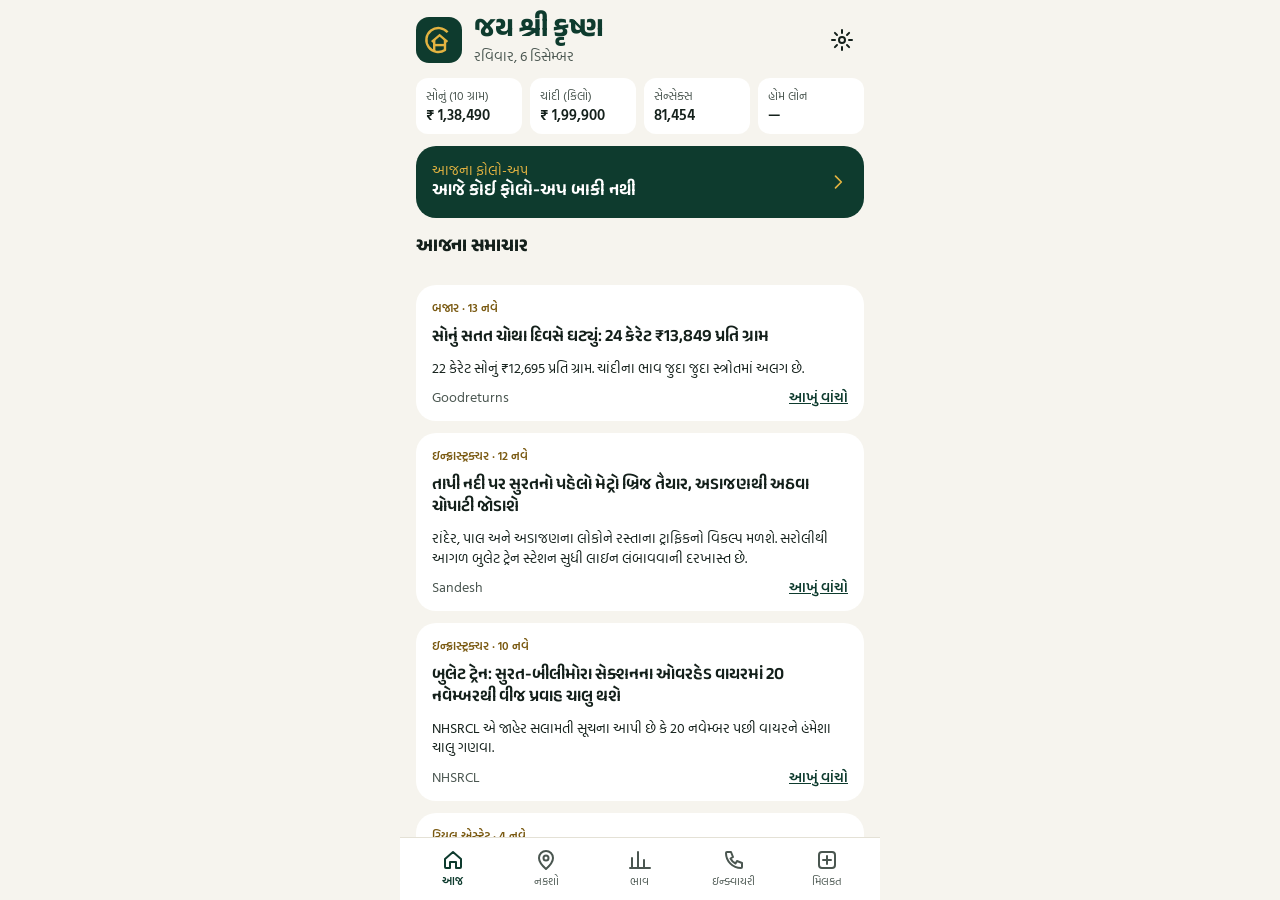
==== public/index.html @ fe3cd1f3 "Ami Realtors app: first version with daily data files Static PWA in public/, deployed with wrangler " ====
<!doctype html>
<html lang="gu">
<head>
<meta charset="utf-8">
<meta name="viewport" content="width=device-width, initial-scale=1, viewport-fit=cover, user-scalable=no">
<title>Ami Realtors</title>
<meta name="theme-color" content="#0E3B2E">
<meta name="apple-mobile-web-app-capable" content="yes">
<meta name="mobile-web-app-capable" content="yes">
<meta name="apple-mobile-web-app-status-bar-style" content="default">
<meta name="apple-mobile-web-app-title" content="Ami Realtors">
<link rel="manifest" href="manifest.webmanifest">
<link rel="apple-touch-icon" href="icons/icon-180.png">
<link rel="icon" href="icons/icon-192.png">
<link rel="preconnect" href="https://fonts.googleapis.com">
<link rel="preconnect" href="https://fonts.gstatic.com" crossorigin>
<link rel="stylesheet" href="https://fonts.googleapis.com/css2?family=Anek+Gujarati:wght@400;500;600;700&family=Hind+Vadodara:wght@400;500;600&display=swap">
<link rel="stylesheet" href="vendor/leaflet/leaflet.css">
<link rel="stylesheet" href="css/app.css">
</head>
<body>
<div id="app"></div>
<script src="vendor/leaflet/leaflet.js"></script>
<script src="vendor/supabase.js"></script>
<script type="module" src="js/app.js"></script>
</body>
</html>
---- public/vendor/leaflet/leaflet.css ----
/* required styles */

.leaflet-pane,
.leaflet-tile,
.leaflet-marker-icon,
.leaflet-marker-shadow,
.leaflet-tile-container,
.leaflet-pane > svg,
.leaflet-pane > canvas,
.leaflet-zoom-box,
.leaflet-image-layer,
.leaflet-layer {
	position: absolute;
	left: 0;
	top: 0;
	}
.leaflet-container {
	overflow: hidden;
	}
.leaflet-tile,
.leaflet-marker-icon,
.leaflet-marker-shadow {
	-webkit-user-select: none;
	   -moz-user-select: none;
	        user-select: none;
	  -webkit-user-drag: none;
	}
/* Prevents IE11 from highlighting tiles in blue */
.leaflet-tile::selection {
	background: transparent;
}
/* Safari renders non-retina tile on retina better with this, but Chrome is worse */
.leaflet-safari .leaflet-tile {
	image-rendering: -webkit-optimize-contrast;
	}
/* hack that prevents hw layers "stretching" when loading new tiles */
.leaflet-safari .leaflet-tile-container {
	width: 1600px;
	height: 1600px;
	-webkit-transform-origin: 0 0;
	}
.leaflet-marker-icon,
.leaflet-marker-shadow {
	display: block;
	}
/* .leaflet-container svg: reset svg max-width decleration shipped in Joomla! (joomla.org) 3.x */
/* .leaflet-container img: map is broken in FF if you have max-width: 100% on tiles */
.leaflet-container .leaflet-overlay-pane svg {
	max-width: none !important;
	max-height: none !important;
	}
.leaflet-container .leaflet-marker-pane img,
.leaflet-container .leaflet-shadow-pane img,
.leaflet-container .leaflet-tile-pane img,
.leaflet-container img.leaflet-image-layer,
.leaflet-container .leaflet-tile {
	max-width: none !important;
	max-height: none !important;
	width: auto;
	padding: 0;
	}

.leaflet-container img.leaflet-tile {
	/* See: https://bugs.chromium.org/p/chromium/issues/detail?id=600120 */
	mix-blend-mode: plus-lighter;
}

.leaflet-container.leaflet-touch-zoom {
	-ms-touch-action: pan-x pan-y;
	touch-action: pan-x pan-y;
	}
.leaflet-container.leaflet-touch-drag {
	-ms-touch-action: pinch-zoom;
	/* Fallback for FF which doesn't support pinch-zoom */
	touch-action: none;
	touch-action: pinch-zoom;
}
.leaflet-container.leaflet-touch-drag.leaflet-touch-zoom {
	-ms-touch-action: none;
	touch-action: none;
}
.leaflet-container {
	-webkit-tap-highlight-color: transparent;
}
.leaflet-container a {
	-webkit-tap-highlight-color: rgba(51, 181, 229, 0.4);
}
.leaflet-tile {
	filter: inherit;
	visibility: hidden;
	}
.leaflet-tile-loaded {
	visibility: inherit;
	}
.leaflet-zoom-box {
	width: 0;
	height: 0;
	-moz-box-sizing: border-box;
	     box-sizing: border-box;
	z-index: 800;
	}
/* workaround for https://bugzilla.mozilla.org/show_bug.cgi?id=888319 */
.leaflet-overlay-pane svg {
	-moz-user-select: none;
	}

.leaflet-pane         { z-index: 400; }

.leaflet-tile-pane    { z-index: 200; }
.leaflet-overlay-pane { z-index: 400; }
.leaflet-shadow-pane  { z-index: 500; }
.leaflet-marker-pane  { z-index: 600; }
.leaflet-tooltip-pane   { z-index: 650; }
.leaflet-popup-pane   { z-index: 700; }

.leaflet-map-pane canvas { z-index: 100; }
.leaflet-map-pane svg    { z-index: 200; }

.leaflet-vml-shape {
	width: 1px;
	height: 1px;
	}
.lvml {
	behavior: url(#default#VML);
	display: inline-block;
	position: absolute;
	}


/* control positioning */

.leaflet-control {
	position: relative;
	z-index: 800;
	pointer-events: visiblePainted; /* IE 9-10 doesn't have auto */
	pointer-events: auto;
	}
.leaflet-top,
.leaflet-bottom {
	position: absolute;
	z-index: 1000;
	pointer-events: none;
	}
.leaflet-top {
	top: 0;
	}
.leaflet-right {
	right: 0;
	}
.leaflet-bottom {
	bottom: 0;
	}
.leaflet-left {
	left: 0;
	}
.leaflet-control {
	float: left;
	clear: both;
	}
.leaflet-right .leaflet-control {
	float: right;
	}
.leaflet-top .leaflet-control {
	margin-top: 10px;
	}
.leaflet-bottom .leaflet-control {
	margin-bottom: 10px;
	}
.leaflet-left .leaflet-control {
	margin-left: 10px;
	}
.leaflet-right .leaflet-control {
	margin-right: 10px;
	}


/* zoom and fade animations */

.leaflet-fade-anim .leaflet-popup {
	opacity: 0;
	-webkit-transition: opacity 0.2s linear;
	   -moz-transition: opacity 0.2s linear;
	        transition: opacity 0.2s linear;
	}
.leaflet-fade-anim .leaflet-map-pane .leaflet-popup {
	opacity: 1;
	}
.leaflet-zoom-animated {
	-webkit-transform-origin: 0 0;
	    -ms-transform-origin: 0 0;
	        transform-origin: 0 0;
	}
svg.leaflet-zoom-animated {
	will-change: transform;
}

.leaflet-zoom-anim .leaflet-zoom-animated {
	-webkit-transition: -webkit-transform 0.25s cubic-bezier(0,0,0.25,1);
	   -moz-transition:    -moz-transform 0.25s cubic-bezier(0,0,0.25,1);
	        transition:         transform 0.25s cubic-bezier(0,0,0.25,1);
	}
.leaflet-zoom-anim .leaflet-tile,
.leaflet-pan-anim .leaflet-tile {
	-webkit-transition: none;
	   -moz-transition: none;
	        transition: none;
	}

.leaflet-zoom-anim .leaflet-zoom-hide {
	visibility: hidden;
	}


/* cursors */

.leaflet-interactive {
	cursor: pointer;
	}
.leaflet-grab {
	cursor: -webkit-grab;
	cursor:    -moz-grab;
	cursor:         grab;
	}
.leaflet-crosshair,
.leaflet-crosshair .leaflet-interactive {
	cursor: crosshair;
	}
.leaflet-popup-pane,
.leaflet-control {
	cursor: auto;
	}
.leaflet-dragging .leaflet-grab,
.leaflet-dragging .leaflet-grab .leaflet-interactive,
.leaflet-dragging .leaflet-marker-draggable {
	cursor: move;
	cursor: -webkit-grabbing;
	cursor:    -moz-grabbing;
	cursor:         grabbing;
	}

/* marker & overlays interactivity */
.leaflet-marker-icon,
.leaflet-marker-shadow,
.leaflet-image-layer,
.leaflet-pane > svg path,
.leaflet-tile-container {
	pointer-events: none;
	}

.leaflet-marker-icon.leaflet-interactive,
.leaflet-image-layer.leaflet-interactive,
.leaflet-pane > svg path.leaflet-interactive,
svg.leaflet-image-layer.leaflet-interactive path {
	pointer-events: visiblePainted; /* IE 9-10 doesn't have auto */
	pointer-events: auto;
	}

/* visual tweaks */

.leaflet-container {
	background: #ddd;
	outline-offset: 1px;
	}
.leaflet-container a {
	color: #0078A8;
	}
.leaflet-zoom-box {
	border: 2px dotted #38f;
	background: rgba(255,255,255,0.5);
	}


/* general typography */
.leaflet-container {
	font-family: "Helvetica Neue", Arial, Helvetica, sans-serif;
	font-size: 12px;
	font-size: 0.75rem;
	line-height: 1.5;
	}


/* general toolbar styles */

.leaflet-bar {
	box-shadow: 0 1px 5px rgba(0,0,0,0.65);
	border-radius: 4px;
	}
.leaflet-bar a {
	background-color: #fff;
	border-bottom: 1px solid #ccc;
	width: 26px;
	height: 26px;
	line-height: 26px;
	display: block;
	text-align: center;
	text-decoration: none;
	color: black;
	}
.leaflet-bar a,
.leaflet-control-layers-toggle {
	background-position: 50% 50%;
	background-repeat: no-repeat;
	display: block;
	}
.leaflet-bar a:hover,
.leaflet-bar a:focus {
	background-color: #f4f4f4;
	}
.leaflet-bar a:first-child {
	border-top-left-radius: 4px;
	border-top-right-radius: 4px;
	}
.leaflet-bar a:last-child {
	border-bottom-left-radius: 4px;
	border-bottom-right-radius: 4px;
	border-bottom: none;
	}
.leaflet-bar a.leaflet-disabled {
	cursor: default;
	background-color: #f4f4f4;
	color: #bbb;
	}

.leaflet-touch .leaflet-bar a {
	width: 30px;
	height: 30px;
	line-height: 30px;
	}
.leaflet-touch .leaflet-bar a:first-child {
	border-top-left-radius: 2px;
	border-top-right-radius: 2px;
	}
.leaflet-touch .leaflet-bar a:last-child {
	border-bottom-left-radius: 2px;
	border-bottom-right-radius: 2px;
	}

/* zoom control */

.leaflet-control-zoom-in,
.leaflet-control-zoom-out {
	font: bold 18px 'Lucida Console', Monaco, monospace;
	text-indent: 1px;
	}

.leaflet-touch .leaflet-control-zoom-in, .leaflet-touch .leaflet-control-zoom-out  {
	font-size: 22px;
	}


/* layers control */

.leaflet-control-layers {
	box-shadow: 0 1px 5px rgba(0,0,0,0.4);
	background: #fff;
	border-radius: 5px;
	}
.leaflet-control-layers-toggle {
	background-image: url(images/layers.png);
	width: 36px;
	height: 36px;
	}
.leaflet-retina .leaflet-control-layers-toggle {
	background-image: url(images/layers-2x.png);
	background-size: 26px 26px;
	}
.leaflet-touch .leaflet-control-layers-toggle {
	width: 44px;
	height: 44px;
	}
.leaflet-control-layers .leaflet-control-layers-list,
.leaflet-control-layers-expanded .leaflet-control-layers-toggle {
	display: none;
	}
.leaflet-control-layers-expanded .leaflet-control-layers-list {
	display: block;
	position: relative;
	}
.leaflet-control-layers-expanded {
	padding: 6px 10px 6px 6px;
	color: #333;
	background: #fff;
	}
.leaflet-control-layers-scrollbar {
	overflow-y: scroll;
	overflow-x: hidden;
	padding-right: 5px;
	}
.leaflet-control-layers-selector {
	margin-top: 2px;
	position: relative;
	top: 1px;
	}
.leaflet-control-layers label {
	display: block;
	font-size: 13px;
	font-size: 1.08333em;
	}
.leaflet-control-layers-separator {
	height: 0;
	border-top: 1px solid #ddd;
	margin: 5px -10px 5px -6px;
	}

/* Default icon URLs */
.leaflet-default-icon-path { /* used only in path-guessing heuristic, see L.Icon.Default */
	background-image: url(images/marker-icon.png);
	}


/* attribution and scale controls */

.leaflet-container .leaflet-control-attribution {
	background: #fff;
	background: rgba(255, 255, 255, 0.8);
	margin: 0;
	}
.leaflet-control-attribution,
.leaflet-control-scale-line {
	padding: 0 5px;
	color: #333;
	line-height: 1.4;
	}
.leaflet-control-attribution a {
	text-decoration: none;
	}
.leaflet-control-attribution a:hover,
.leaflet-control-attribution a:focus {
	text-decoration: underline;
	}
.leaflet-attribution-flag {
	display: inline !important;
	vertical-align: baseline !important;
	width: 1em;
	height: 0.6669em;
	}
.leaflet-left .leaflet-control-scale {
	margin-left: 5px;
	}
.leaflet-bottom .leaflet-control-scale {
	margin-bottom: 5px;
	}
.leaflet-control-scale-line {
	border: 2px solid #777;
	border-top: none;
	line-height: 1.1;
	padding: 2px 5px 1px;
	white-space: nowrap;
	-moz-box-sizing: border-box;
	     box-sizing: border-box;
	background: rgba(255, 255, 255, 0.8);
	text-shadow: 1px 1px #fff;
	}
.leaflet-control-scale-line:not(:first-child) {
	border-top: 2px solid #777;
	border-bottom: none;
	margin-top: -2px;
	}
.leaflet-control-scale-line:not(:first-child):not(:last-child) {
	border-bottom: 2px solid #777;
	}

.leaflet-touch .leaflet-control-attribution,
.leaflet-touch .leaflet-control-layers,
.leaflet-touch .leaflet-bar {
	box-shadow: none;
	}
.leaflet-touch .leaflet-control-layers,
.leaflet-touch .leaflet-bar {
	border: 2px solid rgba(0,0,0,0.2);
	background-clip: padding-box;
	}


/* popup */

.leaflet-popup {
	position: absolute;
	text-align: center;
	margin-bottom: 20px;
	}
.leaflet-popup-content-wrapper {
	padding: 1px;
	text-align: left;
	border-radius: 12px;
	}
.leaflet-popup-content {
	margin: 13px 24px 13px 20px;
	line-height: 1.3;
	font-size: 13px;
	font-size: 1.08333em;
	min-height: 1px;
	}
.leaflet-popup-content p {
	margin: 17px 0;
	margin: 1.3em 0;
	}
.leaflet-popup-tip-container {
	width: 40px;
	height: 20px;
	position: absolute;
	left: 50%;
	margin-top: -1px;
	margin-left: -20px;
	overflow: hidden;
	pointer-events: none;
	}
.leaflet-popup-tip {
	width: 17px;
	height: 17px;
	padding: 1px;

	margin: -10px auto 0;
	pointer-events: auto;

	-webkit-transform: rotate(45deg);
	   -moz-transform: rotate(45deg);
	    -ms-transform: rotate(45deg);
	        transform: rotate(45deg);
	}
.leaflet-popup-content-wrapper,
.leaflet-popup-tip {
	background: white;
	color: #333;
	box-shadow: 0 3px 14px rgba(0,0,0,0.4);
	}
.leaflet-container a.leaflet-popup-close-button {
	position: absolute;
	top: 0;
	right: 0;
	border: none;
	text-align: center;
	width: 24px;
	height: 24px;
	font: 16px/24px Tahoma, Verdana, sans-serif;
	color: #757575;
	text-decoration: none;
	background: transparent;
	}
.leaflet-container a.leaflet-popup-close-button:hover,
.leaflet-container a.leaflet-popup-close-button:focus {
	color: #585858;
	}
.leaflet-popup-scrolled {
	overflow: auto;
	}

.leaflet-oldie .leaflet-popup-content-wrapper {
	-ms-zoom: 1;
	}
.leaflet-oldie .leaflet-popup-tip {
	width: 24px;
	margin: 0 auto;

	-ms-filter: "progid:DXImageTransform.Microsoft.Matrix(M11=0.70710678, M12=0.70710678, M21=-0.70710678, M22=0.70710678)";
	filter: progid:DXImageTransform.Microsoft.Matrix(M11=0.70710678, M12=0.70710678, M21=-0.70710678, M22=0.70710678);
	}

.leaflet-oldie .leaflet-control-zoom,
.leaflet-oldie .leaflet-control-layers,
.leaflet-oldie .leaflet-popup-content-wrapper,
.leaflet-oldie .leaflet-popup-tip {
	border: 1px solid #999;
	}


/* div icon */

.leaflet-div-icon {
	background: #fff;
	border: 1px solid #666;
	}


/* Tooltip */
/* Base styles for the element that has a tooltip */
.leaflet-tooltip {
	position: absolute;
	padding: 6px;
	background-color: #fff;
	border: 1px solid #fff;
	border-radius: 3px;
	color: #222;
	white-space: nowrap;
	-webkit-user-select: none;
	-moz-user-select: none;
	-ms-user-select: none;
	user-select: none;
	pointer-events: none;
	box-shadow: 0 1px 3px rgba(0,0,0,0.4);
	}
.leaflet-tooltip.leaflet-interactive {
	cursor: pointer;
	pointer-events: auto;
	}
.leaflet-tooltip-top:before,
.leaflet-tooltip-bottom:before,
.leaflet-tooltip-left:before,
.leaflet-tooltip-right:before {
	position: absolute;
	pointer-events: none;
	border: 6px solid transparent;
	background: transparent;
	content: "";
	}

/* Directions */

.leaflet-tooltip-bottom {
	margin-top: 6px;
}
.leaflet-tooltip-top {
	margin-top: -6px;
}
.leaflet-tooltip-bottom:before,
.leaflet-tooltip-top:before {
	left: 50%;
	margin-left: -6px;
	}
.leaflet-tooltip-top:before {
	bottom: 0;
	margin-bottom: -12px;
	border-top-color: #fff;
	}
.leaflet-tooltip-bottom:before {
	top: 0;
	margin-top: -12px;
	margin-left: -6px;
	border-bottom-color: #fff;
	}
.leaflet-tooltip-left {
	margin-left: -6px;
}
.leaflet-tooltip-right {
	margin-left: 6px;
}
.leaflet-tooltip-left:before,
.leaflet-tooltip-right:before {
	top: 50%;
	margin-top: -6px;
	}
.leaflet-tooltip-left:before {
	right: 0;
	margin-right: -12px;
	border-left-color: #fff;
	}
.leaflet-tooltip-right:before {
	left: 0;
	margin-left: -12px;
	border-right-color: #fff;
	}

/* Printing */

@media print {
	/* Prevent printers from removing background-images of controls. */
	.leaflet-control {
		-webkit-print-color-adjust: exact;
		print-color-adjust: exact;
		}
	}
---- public/css/app.css ----
:root { --green: #0E3B2E; --green2: #1B5E48; --gold: #E3B341; --goldtext: #7A5A12; --ground: #F6F4EE; --ink: #14201B; --muted: #4A5650; --line: #D5D1C3; --card: #FFFFFF; }
* { box-sizing: border-box; -webkit-tap-highlight-color: transparent; }
html, body { margin: 0; height: 100%; background: var(--ground); color: var(--ink); font-family: 'Hind Vadodara', 'Noto Sans Gujarati', -apple-system, system-ui, sans-serif; font-size: 16px; line-height: 1.4; overscroll-behavior: none; }
h1, h2, h3, .title, .hero-t, .num { font-family: 'Anek Gujarati', 'Hind Vadodara', system-ui, sans-serif; margin: 0; }
h1 { font-size: 28px; font-weight: 700; color: var(--green); line-height: 1.15; display: flex; align-items: center; gap: 6px; }
h2 { font-size: 19px; font-weight: 700; }
h3 { font-size: 16px; font-weight: 700; margin-top: 8px; color: var(--green); }
a { color: var(--green); font-weight: 600; }
button, input, select, textarea { font: inherit; color: inherit; }
button { cursor: pointer; }
.ic, .mark { display: inline-flex; flex-shrink: 0; }
.muted { color: var(--muted); } .small { font-size: 14px; } .xs { font-size: 12px; } .b { font-weight: 600; } .gold { color: var(--gold); } .goldtext { color: var(--goldtext); } .grow { flex: 1; min-width: 0; }
.between { display: flex; justify-content: space-between; align-items: center; gap: 10px; } .between.top { align-items: flex-start; }

#app { height: 100%; }
.screen { height: 100%; overflow-y: auto; -webkit-overflow-scrolling: touch; padding: calc(env(safe-area-inset-top) + 14px) 16px calc(env(safe-area-inset-bottom) + 96px); display: flex; flex-direction: column; gap: 12px; }
.screen.map { padding: 0; overflow: hidden; position: relative; }
.hdr { display: flex; align-items: center; gap: 12px; }
.logo { width: 46px; height: 46px; border-radius: 13px; background: var(--green); display: flex; align-items: center; justify-content: center; }
.iconbtn { border: 0; background: transparent; width: 44px; height: 44px; border-radius: 12px; display: flex; align-items: center; justify-content: center; color: var(--ink); }
.rowhd { display: flex; align-items: center; justify-content: space-between; margin-top: 4px; }

.tabbar { position: fixed; left: 0; right: 0; bottom: 0; z-index: 500; display: grid; grid-template-columns: repeat(5, minmax(0, 1fr)); background: #fff; border-top: 1px solid #E4E1D6; padding: 6px 6px calc(env(safe-area-inset-bottom) + 6px); }
.tabbar button { border: 0; background: transparent; min-height: 50px; display: flex; flex-direction: column; align-items: center; justify-content: center; gap: 2px; font-size: 11px; color: var(--muted); }
.tabbar button.on { color: var(--green); font-weight: 600; }

.card { background: var(--card); border-radius: 20px; padding: 14px 16px; display: flex; flex-direction: column; gap: 10px; border: 0; text-align: left; width: 100%; }
.card.inset { background: var(--ground); border-radius: 14px; }
.card.float { box-shadow: 0 8px 28px rgba(14, 59, 46, .2); }
.tag { font-size: 12px; font-weight: 600; color: var(--goldtext); }
.title { font-size: 17px; font-weight: 600; line-height: 1.3; } .title.big { font-size: 22px; font-weight: 700; color: var(--green); }
.empty { text-align: center; color: var(--muted); padding: 28px 16px; background: #fff; border-radius: 20px; }
.hero { background: var(--green); color: #fff; border: 0; border-radius: 20px; padding: 14px 16px; display: flex; align-items: center; gap: 12px; text-align: left; width: 100%; }
.hero.col { flex-direction: column; align-items: stretch; gap: 10px; }
.hero-t { font-size: 18px; font-weight: 600; }
.hero .ic { color: var(--gold); }

.grid2, .grid3, .grid4, .grid5 { display: grid; gap: 8px; }
.grid2 { grid-template-columns: repeat(2, minmax(0, 1fr)); } .grid3 { grid-template-columns: repeat(3, minmax(0, 1fr)); } .grid4 { grid-template-columns: repeat(4, minmax(0, 1fr)); } .grid5 { grid-template-columns: repeat(5, minmax(0, 1fr)); gap: 6px; }
.tile { background: var(--ground); border-radius: 12px; padding: 9px 10px; min-width: 0; } .grid4 .tile { background: #fff; } .tile .b { font-size: 15px; overflow-wrap: anywhere; }
.tile.dark { background: var(--green); color: #fff; }

.chips { display: flex; gap: 6px; } .chips.scroll { overflow-x: auto; margin: 0 -16px; padding: 0 16px; scrollbar-width: none; } .chips.scroll::-webkit-scrollbar { display: none; } .chips.wrap { flex-wrap: wrap; }
.chip { border: 1px solid var(--line); background: #fff; min-height: 40px; padding: 0 14px; border-radius: 20px; font-size: 14px; white-space: nowrap; }
.chip.on { background: var(--green); color: #fff; border-color: var(--green); font-weight: 600; }
.chip.sq { border-radius: 12px; padding: 0 2px; min-height: 44px; font-size: 13px; }
.chips.onmap .chip { border: 0; box-shadow: 0 2px 8px rgba(14, 59, 46, .16); }
.seg { display: grid; gap: 4px; background: #E9E6DB; border-radius: 14px; padding: 4px; }
.seg button { border: 0; background: transparent; min-height: 42px; border-radius: 11px; color: var(--muted); font-size: 14px; }
.seg button.on { background: #fff; color: var(--ink); font-weight: 600; }

.btn { border: 0; background: var(--ground); color: var(--ink); min-height: 46px; padding: 0 14px; border-radius: 13px; font-size: 15px; font-weight: 600; display: inline-flex; align-items: center; justify-content: center; gap: 6px; text-decoration: none; text-align: center; }
.card .btn { background: var(--ground); } .screen > .grid2 > .btn { background: #fff; }
.btn.green, .card .btn.green, .screen > .grid2 > .btn.green { background: var(--green); color: #fff; } .btn.gold, .card .btn.gold, .screen > .grid2 > .btn.gold { background: var(--gold); color: var(--ink); } .btn.mid { background: var(--green2); color: #fff; }
.btn.danger { background: transparent; color: #9B2C1F; } .btn.dashed { background: transparent; border: 1px dashed #8A948E; font-weight: 500; } .btn.tall { min-height: 58px; }
.linkbtn { border: 0; background: transparent; padding: 6px 0; color: var(--green); font-weight: 600; font-size: 14px; text-align: left; min-height: 32px; display: inline-flex; align-items: center; } .linkbtn.goldlink { color: var(--gold); } .linkbtn.xs { font-size: 12px; min-height: 24px; padding: 0 0 0 8px; }
.input { width: 100%; min-width: 0; border: 1px solid var(--line); background: #fff; border-radius: 12px; padding: 0 12px; min-height: 48px; font-size: 16px; outline: 0; -webkit-appearance: none; appearance: none; }
.input:focus { border-color: var(--green); } .input.area { padding: 10px 12px; min-height: 0; resize: vertical; } .input.sel { width: auto; font-weight: 600; } .input.pick { display: flex; align-items: center; justify-content: space-between; text-align: left; }
.field { display: flex; flex-direction: column; gap: 4px; min-width: 0; } .field > span { font-size: 13px; color: var(--muted); }
.join { display: flex; gap: 6px; } .join select { width: auto; flex-shrink: 0; padding: 0 8px; }
.check { display: flex; align-items: center; gap: 10px; min-height: 44px; } .check input { width: 22px; height: 22px; accent-color: var(--green); }
.pasterow { display: grid; grid-template-columns: minmax(0, 1fr) auto auto; gap: 8px; } .pasterow .input { border: 0; }

.badge { border: 0; border-radius: 10px; padding: 4px 8px; font-size: 12px; font-weight: 600; min-height: 32px; background: #ECE9DF; color: var(--ink); -webkit-appearance: none; appearance: none; text-align: center; }
.badge.st-new { background: var(--gold); } .badge.st-visit { background: #DCE9E2; color: var(--green); } .badge.st-closed { background: var(--green); color: #fff; }
.rates { padding: 4px 16px; gap: 0; } .rate { display: flex; justify-content: space-between; align-items: center; gap: 10px; padding: 12px 0; border-bottom: 1px solid #ECE9DF; } .rate:last-child { border: 0; }
.rate .num { font-size: 20px; font-weight: 600; white-space: nowrap; } .rate.strong .num { font-size: 26px; font-weight: 700; color: var(--green); } .rate.strong .b { color: var(--green); }
.areahd { border: 0; background: transparent; text-align: left; padding: 0; }
.list { display: flex; flex-direction: column; } .list.tight { gap: 6px; }
.row { border: 0; border-bottom: 1px solid #ECE9DF; background: transparent; min-height: 48px; display: flex; justify-content: space-between; align-items: center; gap: 10px; text-align: left; padding: 0 2px; width: 100%; font-size: 16px; } .row.big { min-height: 56px; font-weight: 600; } .row .muted { font-size: 13px; }
.pt { background: var(--ground); border-radius: 10px; padding: 8px 10px; } .pt.out { opacity: .6; }
.prow { display: flex; gap: 12px; } .thumb { width: 84px; height: 84px; border-radius: 12px; background: #DCE4D8 center/cover; flex-shrink: 0; border: 0; } .thumb.sm { width: 50px; height: 50px; font-size: 11px; color: var(--muted); }
.files { display: flex; gap: 8px; flex-wrap: wrap; align-items: center; }
.rowcard { background: var(--ground); gap: 4px; }

#map { position: absolute; inset: 0 0 0 0; z-index: 1; background: #E7ECDF; }
.map-top { position: absolute; z-index: 450; left: 14px; right: 14px; top: calc(env(safe-area-inset-top) + 12px); display: flex; flex-direction: column; gap: 8px; }
.searchbox { display: flex; align-items: center; gap: 10px; background: #fff; border-radius: 16px; padding: 0 14px; min-height: 50px; box-shadow: 0 4px 16px rgba(14, 59, 46, .16); color: var(--muted); }
.searchbox input { border: 0; outline: 0; flex: 1; min-width: 0; font-size: 16px; background: transparent; color: var(--ink); }
.sug { background: #fff; border-radius: 14px; padding: 0 12px; box-shadow: 0 4px 16px rgba(14, 59, 46, .16); } .sug:empty { display: none; } .sug .row:last-child { border: 0; }
#mapcard { position: absolute; z-index: 450; left: 12px; right: 12px; bottom: calc(env(safe-area-inset-bottom) + 76px); }
.pinwrap { width: auto !important; height: auto !important; }
.pin { transform: translate(-50%, -50%); display: inline-flex; flex-direction: column; background: #fff; border-radius: 16px; padding: 5px 11px; font: 500 12px/1.25 'Hind Vadodara', system-ui, sans-serif; color: var(--ink); box-shadow: 0 3px 10px rgba(14, 59, 46, .22); white-space: nowrap; }
.pin b { font-weight: 600; } .pin.sel { background: var(--green); color: #fff; outline: 2px solid var(--gold); } .pin.sel b { color: var(--gold); }
.leaflet-container { font: inherit; } .leaflet-control-attribution { font-size: 10px; margin-bottom: calc(env(safe-area-inset-bottom) + 64px) !important; }

.sheet-wrap { position: fixed; inset: 0; z-index: 900; background: rgba(20, 32, 27, .45); display: flex; align-items: flex-end; }
.sheet { background: #fff; width: 100%; max-height: 92%; border-radius: 22px 22px 0 0; display: flex; flex-direction: column; }
.sheet-hd { display: flex; align-items: center; justify-content: space-between; padding: 10px 8px 4px 18px; }
.sheet-body { overflow-y: auto; -webkit-overflow-scrolling: touch; padding: 6px 18px calc(env(safe-area-inset-bottom) + 20px); display: flex; flex-direction: column; gap: 10px; }
.sheet-body .card { background: var(--ground); }
.toast { position: fixed; z-index: 1200; left: 50%; transform: translateX(-50%); bottom: calc(env(safe-area-inset-bottom) + 96px); background: var(--green); color: #fff; padding: 10px 16px; border-radius: 14px; font-size: 14px; max-width: 88%; text-align: center; box-shadow: 0 6px 20px rgba(0, 0, 0, .25); } .toast.bad { background: #9B2C1F; }
.lockscreen { position: fixed; inset: 0; z-index: 2000; background: var(--green); display: flex; flex-direction: column; align-items: center; justify-content: center; gap: 14px; padding: 24px; }
.lock-name { color: #fff; font: 600 20px 'Anek Gujarati', system-ui, sans-serif; letter-spacing: .3em; margin-bottom: 14px; }
.input.pin { width: 180px; text-align: center; font-size: 28px; letter-spacing: .4em; border: 0; }
@media (min-width: 560px) { #app, .tabbar, .sheet { max-width: 480px; margin: 0 auto; } .sheet-wrap { justify-content: center; } }

.spot { transform: translate(-50%, -130%); display: inline-block; background: var(--gold); color: var(--ink); font: 600 12px/1.2 'Hind Vadodara', system-ui, sans-serif; padding: 5px 10px; border-radius: 12px; white-space: nowrap; box-shadow: 0 3px 10px rgba(14, 59, 46, .25); }
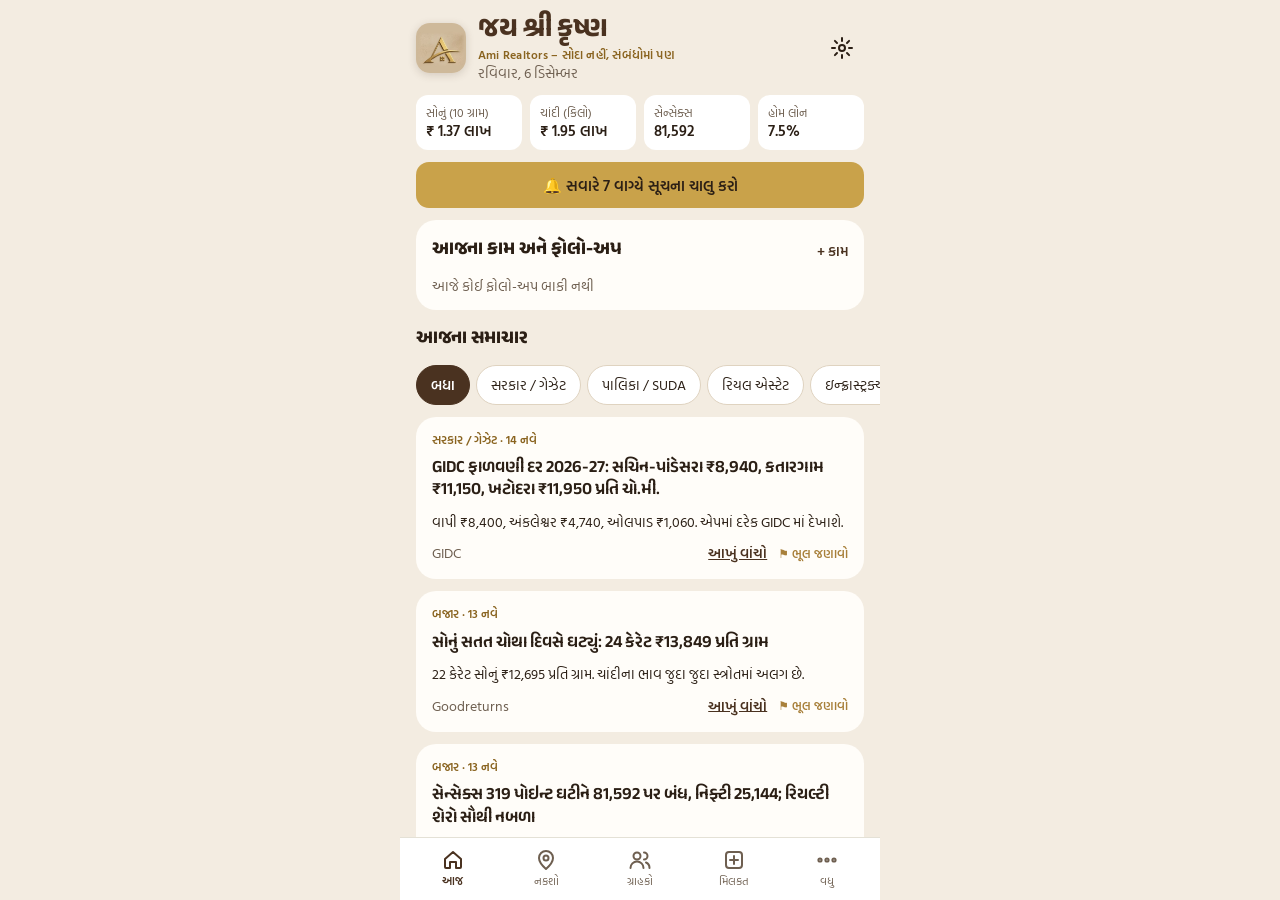
==== commit 9b1bab66: "Brand: Ami Realtors logo as app icon, header, lock screen; gold-brown palette; visiting card in More" ====
--- a/public/index.html
+++ b/public/index.html
@@ -4,7 +4,7 @@
 <meta charset="utf-8">
 <meta name="viewport" content="width=device-width, initial-scale=1, viewport-fit=cover, user-scalable=no">
 <title>Ami Realtors</title>
-<meta name="theme-color" content="#0E3B2E">
+<meta name="theme-color" content="#F3ECE1">
 <meta name="apple-mobile-web-app-capable" content="yes">
 <meta name="mobile-web-app-capable" content="yes">
 <meta name="apple-mobile-web-app-status-bar-style" content="default">
--- a/public/css/app.css
+++ b/public/css/app.css
@@ -1,4 +1,4 @@
-:root { --green: #0E3B2E; --green2: #1B5E48; --gold: #E3B341; --goldtext: #7A5A12; --ground: #F6F4EE; --ink: #14201B; --muted: #4A5650; --line: #D5D1C3; --card: #FFFFFF; }
+:root { --green: #4A3220; --green2: #7A5530; --gold: #C9A24A; --goldtext: #8A6420; --ground: #F3ECE1; --ink: #2B1F15; --muted: #6E5F50; --line: #DFD3C0; --card: #FFFDF9; }
 * { box-sizing: border-box; -webkit-tap-highlight-color: transparent; }
 html, body { margin: 0; height: 100%; background: var(--ground); color: var(--ink); font-family: 'Hind Vadodara', 'Noto Sans Gujarati', -apple-system, system-ui, sans-serif; font-size: 16px; line-height: 1.4; overscroll-behavior: none; }
 h1, h2, h3, .title, .hero-t, .num { font-family: 'Anek Gujarati', 'Hind Vadodara', system-ui, sans-serif; margin: 0; }
@@ -15,8 +15,11 @@
 #app { height: 100%; }
 .screen { height: 100%; overflow-y: auto; -webkit-overflow-scrolling: touch; padding: calc(env(safe-area-inset-top) + 14px) 16px calc(env(safe-area-inset-bottom) + 96px); display: flex; flex-direction: column; gap: 12px; }
 .screen.map { padding: 0; overflow: hidden; position: relative; }
+.screen > * { flex-shrink: 0; }
 .hdr { display: flex; align-items: center; gap: 12px; }
-.logo { width: 46px; height: 46px; border-radius: 13px; background: var(--green); display: flex; align-items: center; justify-content: center; }
+.logo { width: 50px; height: 50px; border-radius: 14px; overflow: hidden; flex: none; box-shadow: 0 2px 8px rgba(74, 50, 32, .18); } .logo img { width: 100%; height: 100%; object-fit: cover; display: block; }
+.brandline { font-size: 12px; color: var(--goldtext); font-weight: 600; letter-spacing: .02em; }
+.bizcard img { width: 100%; border-radius: 16px; display: block; }
 .iconbtn { border: 0; background: transparent; width: 44px; height: 44px; border-radius: 12px; display: flex; align-items: center; justify-content: center; color: var(--ink); }
 .rowhd { display: flex; align-items: center; justify-content: space-between; margin-top: 4px; }
 
@@ -26,7 +29,7 @@
 
 .card { background: var(--card); border-radius: 20px; padding: 14px 16px; display: flex; flex-direction: column; gap: 10px; border: 0; text-align: left; width: 100%; }
 .card.inset { background: var(--ground); border-radius: 14px; }
-.card.float { box-shadow: 0 8px 28px rgba(14, 59, 46, .2); }
+.card.float { box-shadow: 0 8px 28px rgba(74, 50, 32, .2); }
 .tag { font-size: 12px; font-weight: 600; color: var(--goldtext); }
 .title { font-size: 17px; font-weight: 600; line-height: 1.3; } .title.big { font-size: 22px; font-weight: 700; color: var(--green); }
 .empty { text-align: center; color: var(--muted); padding: 28px 16px; background: #fff; border-radius: 20px; }
@@ -44,7 +47,7 @@
 .chip { border: 1px solid var(--line); background: #fff; min-height: 40px; padding: 0 14px; border-radius: 20px; font-size: 14px; white-space: nowrap; }
 .chip.on { background: var(--green); color: #fff; border-color: var(--green); font-weight: 600; }
 .chip.sq { border-radius: 12px; padding: 0 2px; min-height: 44px; font-size: 13px; }
-.chips.onmap .chip { border: 0; box-shadow: 0 2px 8px rgba(14, 59, 46, .16); }
+.chips.onmap .chip { border: 0; box-shadow: 0 2px 8px rgba(74, 50, 32, .16); }
 .seg { display: grid; gap: 4px; background: #E9E6DB; border-radius: 14px; padding: 4px; }
 .seg button { border: 0; background: transparent; min-height: 42px; border-radius: 11px; color: var(--muted); font-size: 14px; }
 .seg button.on { background: #fff; color: var(--ink); font-weight: 600; }
@@ -75,12 +78,12 @@
 
 #map { position: absolute; inset: 0 0 0 0; z-index: 1; background: #E7ECDF; }
 .map-top { position: absolute; z-index: 450; left: 14px; right: 14px; top: calc(env(safe-area-inset-top) + 12px); display: flex; flex-direction: column; gap: 8px; }
-.searchbox { display: flex; align-items: center; gap: 10px; background: #fff; border-radius: 16px; padding: 0 14px; min-height: 50px; box-shadow: 0 4px 16px rgba(14, 59, 46, .16); color: var(--muted); }
+.searchbox { display: flex; align-items: center; gap: 10px; background: #fff; border-radius: 16px; padding: 0 14px; min-height: 50px; box-shadow: 0 4px 16px rgba(74, 50, 32, .16); color: var(--muted); }
 .searchbox input { border: 0; outline: 0; flex: 1; min-width: 0; font-size: 16px; background: transparent; color: var(--ink); }
-.sug { background: #fff; border-radius: 14px; padding: 0 12px; box-shadow: 0 4px 16px rgba(14, 59, 46, .16); } .sug:empty { display: none; } .sug .row:last-child { border: 0; }
+.sug { background: #fff; border-radius: 14px; padding: 0 12px; box-shadow: 0 4px 16px rgba(74, 50, 32, .16); } .sug:empty { display: none; } .sug .row:last-child { border: 0; }
 #mapcard { position: absolute; z-index: 450; left: 12px; right: 12px; bottom: calc(env(safe-area-inset-bottom) + 76px); }
 .pinwrap { width: auto !important; height: auto !important; }
-.pin { transform: translate(-50%, -50%); display: inline-flex; flex-direction: column; background: #fff; border-radius: 16px; padding: 5px 11px; font: 500 12px/1.25 'Hind Vadodara', system-ui, sans-serif; color: var(--ink); box-shadow: 0 3px 10px rgba(14, 59, 46, .22); white-space: nowrap; }
+.pin { transform: translate(-50%, -50%); display: inline-flex; flex-direction: column; background: #fff; border-radius: 16px; padding: 5px 11px; font: 500 12px/1.25 'Hind Vadodara', system-ui, sans-serif; color: var(--ink); box-shadow: 0 3px 10px rgba(74, 50, 32, .22); white-space: nowrap; }
 .pin b { font-weight: 600; } .pin.sel { background: var(--green); color: #fff; outline: 2px solid var(--gold); } .pin.sel b { color: var(--gold); }
 .leaflet-container { font: inherit; } .leaflet-control-attribution { font-size: 10px; margin-bottom: calc(env(safe-area-inset-bottom) + 64px) !important; }
 
@@ -90,9 +93,38 @@
 .sheet-body { overflow-y: auto; -webkit-overflow-scrolling: touch; padding: 6px 18px calc(env(safe-area-inset-bottom) + 20px); display: flex; flex-direction: column; gap: 10px; }
 .sheet-body .card { background: var(--ground); }
 .toast { position: fixed; z-index: 1200; left: 50%; transform: translateX(-50%); bottom: calc(env(safe-area-inset-bottom) + 96px); background: var(--green); color: #fff; padding: 10px 16px; border-radius: 14px; font-size: 14px; max-width: 88%; text-align: center; box-shadow: 0 6px 20px rgba(0, 0, 0, .25); } .toast.bad { background: #9B2C1F; }
-.lockscreen { position: fixed; inset: 0; z-index: 2000; background: var(--green); display: flex; flex-direction: column; align-items: center; justify-content: center; gap: 14px; padding: 24px; }
-.lock-name { color: #fff; font: 600 20px 'Anek Gujarati', system-ui, sans-serif; letter-spacing: .3em; margin-bottom: 14px; }
+.lockscreen { position: fixed; inset: 0; z-index: 2000; background: #EFE5D4 url(../img/card.jpg) center top / cover; display: flex; flex-direction: column; align-items: center; justify-content: center; gap: 14px; padding: 24px; }
+.lockscreen .lockbox { background: rgba(243, 236, 225, .92); border-radius: 22px; padding: 22px; display: flex; flex-direction: column; align-items: center; gap: 12px; box-shadow: 0 8px 30px rgba(74, 50, 32, .25); }
+.lockscreen .lockbox img { width: 180px; border-radius: 14px; }
+.lock-name { color: var(--green); font: 600 20px 'Anek Gujarati', system-ui, sans-serif; letter-spacing: .3em; margin-bottom: 14px; }
 .input.pin { width: 180px; text-align: center; font-size: 28px; letter-spacing: .4em; border: 0; }
 @media (min-width: 560px) { #app, .tabbar, .sheet { max-width: 480px; margin: 0 auto; } .sheet-wrap { justify-content: center; } }
 
-.spot { transform: translate(-50%, -130%); display: inline-block; background: var(--gold); color: var(--ink); font: 600 12px/1.2 'Hind Vadodara', system-ui, sans-serif; padding: 5px 10px; border-radius: 12px; white-space: nowrap; box-shadow: 0 3px 10px rgba(14, 59, 46, .25); }
+.spot { transform: translate(-50%, -130%); display: inline-block; background: var(--gold); color: var(--ink); font: 600 12px/1.2 'Hind Vadodara', system-ui, sans-serif; padding: 5px 10px; border-radius: 12px; white-space: nowrap; box-shadow: 0 3px 10px rgba(74, 50, 32, .25); }
+
+.stack { display: flex; flex-direction: column; gap: 10px; }
+.card.white, .rowcard.white { background: #fff; }
+.duerow { display: flex; align-items: center; gap: 10px; min-height: 48px; }
+.tick { width: 28px; height: 28px; border-radius: 50%; border: 2px solid var(--green); background: transparent; flex-shrink: 0; }
+.duetext { border: 0; background: transparent; text-align: left; padding: 4px 0; min-height: 44px; min-width: 0; }
+.board { display: flex; gap: 10px; overflow-x: auto; margin: 0 -16px; padding: 0 16px 8px; align-items: flex-start; }
+.kcol { flex: 0 0 240px; background: #E9E6DB; border-radius: 16px; padding: 10px; display: flex; flex-direction: column; gap: 8px; }
+.kcard { padding: 10px 12px; gap: 6px; border-radius: 14px; } .kcard .badge { align-self: flex-start; }
+.badge.st-token, .badge.st-dastavej { background: #DCE9E2; color: var(--green); } .badge.st-nego { background: #F3E3B6; }
+.statseg .seg button { font-size: 12px; min-height: 36px; } .statseg { padding: 2px 0 10px; border-bottom: 1px solid #ECE9DF; }
+.gbadge { font-size: 11px; font-weight: 600; padding: 2px 7px; border-radius: 8px; background: #ECE9DF; } .g-premium { background: var(--green); color: #fff; } .g-standard { background: var(--gold); }
+.tagb { font-size: 12px; font-weight: 600; padding: 5px 10px; border-radius: 10px; background: #ECE9DF; } .tagb.v-yes, .tagb.v-final, .tagb.v-inside { background: var(--green); color: #fff; } .tagb.v-construction, .tagb.v-planned, .tagb.v-proposed, .tagb.v-draft { background: var(--gold); }
+.pc { background: var(--ground); border-radius: 10px; padding: 8px 10px; border: 1px solid transparent; } .pc.pro { border-color: #BFD8CC; } .pc.con { border-color: #E6CF95; }
+.input.share { width: 92px; flex-shrink: 0; }
+
+.pin.est { background: #FBF7EA; border: 1px dashed #B79A4A; } .pin.est b { font-style: italic; } .pin.small { font-size: 11px; padding: 3px 8px; }
+
+/* live location, industrial pins, report flag, project search */
+.locbtn { align-self: flex-end; display: inline-flex; align-items: center; gap: 6px; background: var(--green); color: #fff; border: 0; border-radius: 999px; padding: 9px 14px; font: 600 14px/1 'Hind Vadodara', system-ui, sans-serif; box-shadow: 0 4px 14px rgba(74, 50, 32, .25); }
+.pin.ind { background: #EEF1F4; border: 1.5px solid #5B6B7A; } .pin.ind b { color: #2F3D4A; }
+.linkbtn.flag { color: #9A6B1A; opacity: .85; }
+.searchbox.flat { box-shadow: none; border: 1px solid #E4E0D4; min-height: 44px; }
+.pmap { height: 340px; border-radius: 18px; overflow: hidden; margin: 6px 0 10px; }
+.pmap{flex:none}
+
+.clus { display: grid; place-items: center; border-radius: 50%; background: rgba(74, 50, 32, .88); color: #fff; font-weight: 700; font-size: 14px; border: 3px solid rgba(255, 255, 255, .85); box-shadow: 0 3px 10px rgba(74, 50, 32, .3); }
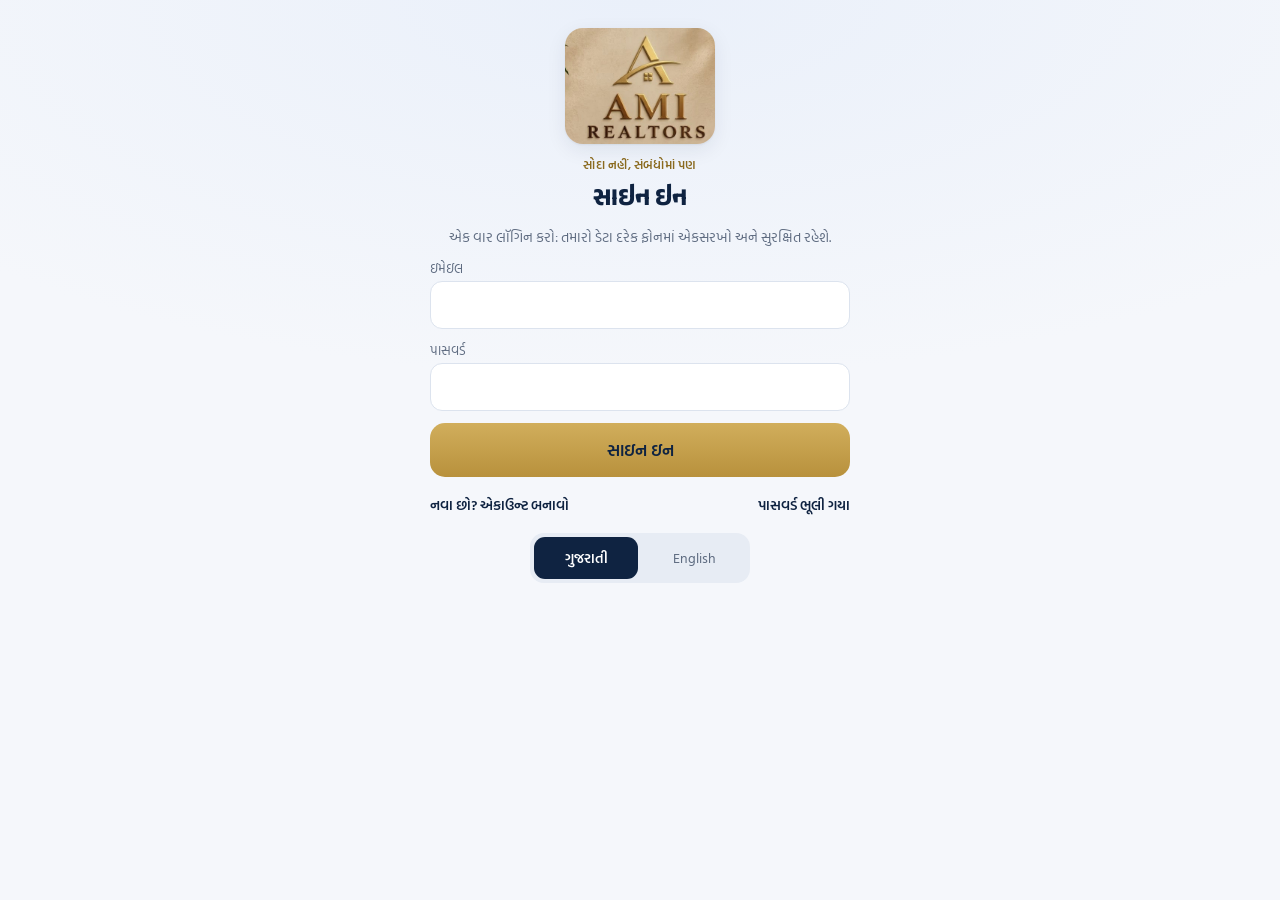
==== commit 78a89d52: "Automatic backups (nightly cloud copy kept 60 days + daily copy on each phone kept 14 days, Back up " ====
--- a/public/index.html
+++ b/public/index.html
@@ -4,7 +4,7 @@
 <meta charset="utf-8">
 <meta name="viewport" content="width=device-width, initial-scale=1, viewport-fit=cover, user-scalable=no">
 <title>Ami Realtors</title>
-<meta name="theme-color" content="#F3ECE1">
+<meta name="theme-color" content="#F5F7FB">
 <meta name="apple-mobile-web-app-capable" content="yes">
 <meta name="mobile-web-app-capable" content="yes">
 <meta name="apple-mobile-web-app-status-bar-style" content="default">
--- a/public/css/app.css
+++ b/public/css/app.css
@@ -1,6 +1,6 @@
-:root { --green: #4A3220; --green2: #7A5530; --gold: #C9A24A; --goldtext: #8A6420; --ground: #F3ECE1; --ink: #2B1F15; --muted: #6E5F50; --line: #DFD3C0; --card: #FFFDF9; }
+:root { --green: #0F2341; --green2: #1F3B66; --gold: #C29B45; --gold2: #E3D3A8; --goldtext: #8A6A1F; --ground: #EEF2F8; --bg: #F5F7FB; --ink: #0E1726; --muted: #5E6B80; --line: #DCE3EE; --card: #FFFFFF; --navy3: #2C5288; --shadow: 0 1px 2px rgba(15, 35, 65, .06), 0 6px 20px rgba(15, 35, 65, .08); --r: 18px; --ease: cubic-bezier(.2, .8, .2, 1); }
 * { box-sizing: border-box; -webkit-tap-highlight-color: transparent; }
-html, body { margin: 0; height: 100%; background: var(--ground); color: var(--ink); font-family: 'Hind Vadodara', 'Noto Sans Gujarati', -apple-system, system-ui, sans-serif; font-size: 16px; line-height: 1.4; overscroll-behavior: none; }
+html, body { margin: 0; height: 100%; background: var(--bg); color: var(--ink); font-family: 'Hind Vadodara', 'Noto Sans Gujarati', -apple-system, system-ui, sans-serif; font-size: 16px; line-height: 1.4; overscroll-behavior: none; }
 h1, h2, h3, .title, .hero-t, .num { font-family: 'Anek Gujarati', 'Hind Vadodara', system-ui, sans-serif; margin: 0; }
 h1 { font-size: 28px; font-weight: 700; color: var(--green); line-height: 1.15; display: flex; align-items: center; gap: 6px; }
 h2 { font-size: 19px; font-weight: 700; }
@@ -17,19 +17,19 @@
 .screen.map { padding: 0; overflow: hidden; position: relative; }
 .screen > * { flex-shrink: 0; }
 .hdr { display: flex; align-items: center; gap: 12px; }
-.logo { width: 50px; height: 50px; border-radius: 14px; overflow: hidden; flex: none; box-shadow: 0 2px 8px rgba(74, 50, 32, .18); } .logo img { width: 100%; height: 100%; object-fit: cover; display: block; }
+.logo { width: 50px; height: 50px; border-radius: 14px; overflow: hidden; flex: none; box-shadow: 0 2px 8px rgba(15, 35, 65, .18); } .logo img { width: 100%; height: 100%; object-fit: cover; display: block; }
 .brandline { font-size: 12px; color: var(--goldtext); font-weight: 600; letter-spacing: .02em; }
 .bizcard img { width: 100%; border-radius: 16px; display: block; }
 .iconbtn { border: 0; background: transparent; width: 44px; height: 44px; border-radius: 12px; display: flex; align-items: center; justify-content: center; color: var(--ink); }
 .rowhd { display: flex; align-items: center; justify-content: space-between; margin-top: 4px; }
 
-.tabbar { position: fixed; left: 0; right: 0; bottom: 0; z-index: 500; display: grid; grid-template-columns: repeat(5, minmax(0, 1fr)); background: #fff; border-top: 1px solid #E4E1D6; padding: 6px 6px calc(env(safe-area-inset-bottom) + 6px); }
+.tabbar { position: fixed; left: 0; right: 0; bottom: 0; z-index: 500; display: grid; grid-template-columns: repeat(5, minmax(0, 1fr)); background: #fff; border-top: 1px solid #DFE5EE; padding: 6px 6px calc(env(safe-area-inset-bottom) + 6px); }
 .tabbar button { border: 0; background: transparent; min-height: 50px; display: flex; flex-direction: column; align-items: center; justify-content: center; gap: 2px; font-size: 11px; color: var(--muted); }
 .tabbar button.on { color: var(--green); font-weight: 600; }
 
 .card { background: var(--card); border-radius: 20px; padding: 14px 16px; display: flex; flex-direction: column; gap: 10px; border: 0; text-align: left; width: 100%; }
 .card.inset { background: var(--ground); border-radius: 14px; }
-.card.float { box-shadow: 0 8px 28px rgba(74, 50, 32, .2); }
+.card.float { box-shadow: 0 8px 28px rgba(15, 35, 65, .2); }
 .tag { font-size: 12px; font-weight: 600; color: var(--goldtext); }
 .title { font-size: 17px; font-weight: 600; line-height: 1.3; } .title.big { font-size: 22px; font-weight: 700; color: var(--green); }
 .empty { text-align: center; color: var(--muted); padding: 28px 16px; background: #fff; border-radius: 20px; }
@@ -47,8 +47,8 @@
 .chip { border: 1px solid var(--line); background: #fff; min-height: 40px; padding: 0 14px; border-radius: 20px; font-size: 14px; white-space: nowrap; }
 .chip.on { background: var(--green); color: #fff; border-color: var(--green); font-weight: 600; }
 .chip.sq { border-radius: 12px; padding: 0 2px; min-height: 44px; font-size: 13px; }
-.chips.onmap .chip { border: 0; box-shadow: 0 2px 8px rgba(74, 50, 32, .16); }
-.seg { display: grid; gap: 4px; background: #E9E6DB; border-radius: 14px; padding: 4px; }
+.chips.onmap .chip { border: 0; box-shadow: 0 2px 8px rgba(15, 35, 65, .16); }
+.seg { display: grid; gap: 4px; background: #E4E9F2; border-radius: 14px; padding: 4px; }
 .seg button { border: 0; background: transparent; min-height: 42px; border-radius: 11px; color: var(--muted); font-size: 14px; }
 .seg button.on { background: #fff; color: var(--ink); font-weight: 600; }
 
@@ -64,13 +64,13 @@
 .check { display: flex; align-items: center; gap: 10px; min-height: 44px; } .check input { width: 22px; height: 22px; accent-color: var(--green); }
 .pasterow { display: grid; grid-template-columns: minmax(0, 1fr) auto auto; gap: 8px; } .pasterow .input { border: 0; }
 
-.badge { border: 0; border-radius: 10px; padding: 4px 8px; font-size: 12px; font-weight: 600; min-height: 32px; background: #ECE9DF; color: var(--ink); -webkit-appearance: none; appearance: none; text-align: center; }
+.badge { border: 0; border-radius: 10px; padding: 4px 8px; font-size: 12px; font-weight: 600; min-height: 32px; background: #E6EBF3; color: var(--ink); -webkit-appearance: none; appearance: none; text-align: center; }
 .badge.st-new { background: var(--gold); } .badge.st-visit { background: #DCE9E2; color: var(--green); } .badge.st-closed { background: var(--green); color: #fff; }
-.rates { padding: 4px 16px; gap: 0; } .rate { display: flex; justify-content: space-between; align-items: center; gap: 10px; padding: 12px 0; border-bottom: 1px solid #ECE9DF; } .rate:last-child { border: 0; }
+.rates { padding: 4px 16px; gap: 0; } .rate { display: flex; justify-content: space-between; align-items: center; gap: 10px; padding: 12px 0; border-bottom: 1px solid #E6EBF3; } .rate:last-child { border: 0; }
 .rate .num { font-size: 20px; font-weight: 600; white-space: nowrap; } .rate.strong .num { font-size: 26px; font-weight: 700; color: var(--green); } .rate.strong .b { color: var(--green); }
 .areahd { border: 0; background: transparent; text-align: left; padding: 0; }
 .list { display: flex; flex-direction: column; } .list.tight { gap: 6px; }
-.row { border: 0; border-bottom: 1px solid #ECE9DF; background: transparent; min-height: 48px; display: flex; justify-content: space-between; align-items: center; gap: 10px; text-align: left; padding: 0 2px; width: 100%; font-size: 16px; } .row.big { min-height: 56px; font-weight: 600; } .row .muted { font-size: 13px; }
+.row { border: 0; border-bottom: 1px solid #E6EBF3; background: transparent; min-height: 48px; display: flex; justify-content: space-between; align-items: center; gap: 10px; text-align: left; padding: 0 2px; width: 100%; font-size: 16px; } .row.big { min-height: 56px; font-weight: 600; } .row .muted { font-size: 13px; }
 .pt { background: var(--ground); border-radius: 10px; padding: 8px 10px; } .pt.out { opacity: .6; }
 .prow { display: flex; gap: 12px; } .thumb { width: 84px; height: 84px; border-radius: 12px; background: #DCE4D8 center/cover; flex-shrink: 0; border: 0; } .thumb.sm { width: 50px; height: 50px; font-size: 11px; color: var(--muted); }
 .files { display: flex; gap: 8px; flex-wrap: wrap; align-items: center; }
@@ -78,12 +78,12 @@
 
 #map { position: absolute; inset: 0 0 0 0; z-index: 1; background: #E7ECDF; }
 .map-top { position: absolute; z-index: 450; left: 14px; right: 14px; top: calc(env(safe-area-inset-top) + 12px); display: flex; flex-direction: column; gap: 8px; }
-.searchbox { display: flex; align-items: center; gap: 10px; background: #fff; border-radius: 16px; padding: 0 14px; min-height: 50px; box-shadow: 0 4px 16px rgba(74, 50, 32, .16); color: var(--muted); }
+.searchbox { display: flex; align-items: center; gap: 10px; background: #fff; border-radius: 16px; padding: 0 14px; min-height: 50px; box-shadow: 0 4px 16px rgba(15, 35, 65, .16); color: var(--muted); }
 .searchbox input { border: 0; outline: 0; flex: 1; min-width: 0; font-size: 16px; background: transparent; color: var(--ink); }
-.sug { background: #fff; border-radius: 14px; padding: 0 12px; box-shadow: 0 4px 16px rgba(74, 50, 32, .16); } .sug:empty { display: none; } .sug .row:last-child { border: 0; }
+.sug { background: #fff; border-radius: 14px; padding: 0 12px; box-shadow: 0 4px 16px rgba(15, 35, 65, .16); } .sug:empty { display: none; } .sug .row:last-child { border: 0; }
 #mapcard { position: absolute; z-index: 450; left: 12px; right: 12px; bottom: calc(env(safe-area-inset-bottom) + 76px); }
 .pinwrap { width: auto !important; height: auto !important; }
-.pin { transform: translate(-50%, -50%); display: inline-flex; flex-direction: column; background: #fff; border-radius: 16px; padding: 5px 11px; font: 500 12px/1.25 'Hind Vadodara', system-ui, sans-serif; color: var(--ink); box-shadow: 0 3px 10px rgba(74, 50, 32, .22); white-space: nowrap; }
+.pin { transform: translate(-50%, -50%); display: inline-flex; flex-direction: column; background: #fff; border-radius: 16px; padding: 5px 11px; font: 500 12px/1.25 'Hind Vadodara', system-ui, sans-serif; color: var(--ink); box-shadow: 0 3px 10px rgba(15, 35, 65, .22); white-space: nowrap; }
 .pin b { font-weight: 600; } .pin.sel { background: var(--green); color: #fff; outline: 2px solid var(--gold); } .pin.sel b { color: var(--gold); }
 .leaflet-container { font: inherit; } .leaflet-control-attribution { font-size: 10px; margin-bottom: calc(env(safe-area-inset-bottom) + 64px) !important; }
 
@@ -92,15 +92,15 @@
 .sheet-hd { display: flex; align-items: center; justify-content: space-between; padding: 10px 8px 4px 18px; }
 .sheet-body { overflow-y: auto; -webkit-overflow-scrolling: touch; padding: 6px 18px calc(env(safe-area-inset-bottom) + 20px); display: flex; flex-direction: column; gap: 10px; }
 .sheet-body .card { background: var(--ground); }
-.toast { position: fixed; z-index: 1200; left: 50%; transform: translateX(-50%); bottom: calc(env(safe-area-inset-bottom) + 96px); background: var(--green); color: #fff; padding: 10px 16px; border-radius: 14px; font-size: 14px; max-width: 88%; text-align: center; box-shadow: 0 6px 20px rgba(0, 0, 0, .25); } .toast.bad { background: #9B2C1F; }
-.lockscreen { position: fixed; inset: 0; z-index: 2000; background: #EFE5D4 url(../img/card.jpg) center top / cover; display: flex; flex-direction: column; align-items: center; justify-content: center; gap: 14px; padding: 24px; }
-.lockscreen .lockbox { background: rgba(243, 236, 225, .92); border-radius: 22px; padding: 22px; display: flex; flex-direction: column; align-items: center; gap: 12px; box-shadow: 0 8px 30px rgba(74, 50, 32, .25); }
+.toast { position: fixed; z-index: 3000; left: 50%; transform: translateX(-50%); bottom: calc(env(safe-area-inset-bottom) + 96px); background: var(--green); color: #fff; padding: 10px 16px; border-radius: 14px; font-size: 14px; max-width: 88%; text-align: center; box-shadow: 0 6px 20px rgba(0, 0, 0, .25); } .toast.bad { background: #9B2C1F; }
+.lockscreen { position: fixed; inset: 0; z-index: 2000; background: #E6ECF5 url(../img/card.jpg) center top / cover; display: flex; flex-direction: column; align-items: center; justify-content: center; gap: 14px; padding: 24px; }
+.lockscreen .lockbox { background: rgba(240, 244, 250, .94); border-radius: 22px; padding: 22px; display: flex; flex-direction: column; align-items: center; gap: 12px; box-shadow: 0 8px 30px rgba(15, 35, 65, .25); }
 .lockscreen .lockbox img { width: 180px; border-radius: 14px; }
 .lock-name { color: var(--green); font: 600 20px 'Anek Gujarati', system-ui, sans-serif; letter-spacing: .3em; margin-bottom: 14px; }
 .input.pin { width: 180px; text-align: center; font-size: 28px; letter-spacing: .4em; border: 0; }
 @media (min-width: 560px) { #app, .tabbar, .sheet { max-width: 480px; margin: 0 auto; } .sheet-wrap { justify-content: center; } }
 
-.spot { transform: translate(-50%, -130%); display: inline-block; background: var(--gold); color: var(--ink); font: 600 12px/1.2 'Hind Vadodara', system-ui, sans-serif; padding: 5px 10px; border-radius: 12px; white-space: nowrap; box-shadow: 0 3px 10px rgba(74, 50, 32, .25); }
+.spot { transform: translate(-50%, -130%); display: inline-block; background: var(--gold); color: var(--ink); font: 600 12px/1.2 'Hind Vadodara', system-ui, sans-serif; padding: 5px 10px; border-radius: 12px; white-space: nowrap; box-shadow: 0 3px 10px rgba(15, 35, 65, .25); }
 
 .stack { display: flex; flex-direction: column; gap: 10px; }
 .card.white, .rowcard.white { background: #fff; }
@@ -108,23 +108,150 @@
 .tick { width: 28px; height: 28px; border-radius: 50%; border: 2px solid var(--green); background: transparent; flex-shrink: 0; }
 .duetext { border: 0; background: transparent; text-align: left; padding: 4px 0; min-height: 44px; min-width: 0; }
 .board { display: flex; gap: 10px; overflow-x: auto; margin: 0 -16px; padding: 0 16px 8px; align-items: flex-start; }
-.kcol { flex: 0 0 240px; background: #E9E6DB; border-radius: 16px; padding: 10px; display: flex; flex-direction: column; gap: 8px; }
+.kcol { flex: 0 0 240px; background: #E4E9F2; border-radius: 16px; padding: 10px; display: flex; flex-direction: column; gap: 8px; }
 .kcard { padding: 10px 12px; gap: 6px; border-radius: 14px; } .kcard .badge { align-self: flex-start; }
 .badge.st-token, .badge.st-dastavej { background: #DCE9E2; color: var(--green); } .badge.st-nego { background: #F3E3B6; }
-.statseg .seg button { font-size: 12px; min-height: 36px; } .statseg { padding: 2px 0 10px; border-bottom: 1px solid #ECE9DF; }
-.gbadge { font-size: 11px; font-weight: 600; padding: 2px 7px; border-radius: 8px; background: #ECE9DF; } .g-premium { background: var(--green); color: #fff; } .g-standard { background: var(--gold); }
-.tagb { font-size: 12px; font-weight: 600; padding: 5px 10px; border-radius: 10px; background: #ECE9DF; } .tagb.v-yes, .tagb.v-final, .tagb.v-inside { background: var(--green); color: #fff; } .tagb.v-construction, .tagb.v-planned, .tagb.v-proposed, .tagb.v-draft { background: var(--gold); }
+.statseg .seg button { font-size: 12px; min-height: 36px; } .statseg { padding: 2px 0 10px; border-bottom: 1px solid #E6EBF3; }
+.gbadge { font-size: 11px; font-weight: 600; padding: 2px 7px; border-radius: 8px; background: #E6EBF3; } .g-premium { background: var(--green); color: #fff; } .g-standard { background: var(--gold); }
+.tagb { font-size: 12px; font-weight: 600; padding: 5px 10px; border-radius: 10px; background: #E6EBF3; } .tagb.v-yes, .tagb.v-final, .tagb.v-inside { background: var(--green); color: #fff; } .tagb.v-construction, .tagb.v-planned, .tagb.v-proposed, .tagb.v-draft { background: var(--gold); }
 .pc { background: var(--ground); border-radius: 10px; padding: 8px 10px; border: 1px solid transparent; } .pc.pro { border-color: #BFD8CC; } .pc.con { border-color: #E6CF95; }
 .input.share { width: 92px; flex-shrink: 0; }
 
 .pin.est { background: #FBF7EA; border: 1px dashed #B79A4A; } .pin.est b { font-style: italic; } .pin.small { font-size: 11px; padding: 3px 8px; }
 
 /* live location, industrial pins, report flag, project search */
-.locbtn { align-self: flex-end; display: inline-flex; align-items: center; gap: 6px; background: var(--green); color: #fff; border: 0; border-radius: 999px; padding: 9px 14px; font: 600 14px/1 'Hind Vadodara', system-ui, sans-serif; box-shadow: 0 4px 14px rgba(74, 50, 32, .25); }
+.locbtn { align-self: flex-end; display: inline-flex; align-items: center; gap: 6px; background: var(--green); color: #fff; border: 0; border-radius: 999px; padding: 9px 14px; font: 600 14px/1 'Hind Vadodara', system-ui, sans-serif; box-shadow: 0 4px 14px rgba(15, 35, 65, .25); }
 .pin.ind { background: #EEF1F4; border: 1.5px solid #5B6B7A; } .pin.ind b { color: #2F3D4A; }
 .linkbtn.flag { color: #9A6B1A; opacity: .85; }
-.searchbox.flat { box-shadow: none; border: 1px solid #E4E0D4; min-height: 44px; }
+.searchbox.flat { box-shadow: none; border: 1px solid #DCE3EE; min-height: 44px; }
 .pmap { height: 340px; border-radius: 18px; overflow: hidden; margin: 6px 0 10px; }
 .pmap{flex:none}
 
-.clus { display: grid; place-items: center; border-radius: 50%; background: rgba(74, 50, 32, .88); color: #fff; font-weight: 700; font-size: 14px; border: 3px solid rgba(255, 255, 255, .85); box-shadow: 0 3px 10px rgba(74, 50, 32, .3); }
+.clus { display: grid; place-items: center; border-radius: 50%; background: rgba(15, 35, 65, .88); color: #fff; font-weight: 700; font-size: 14px; border: 3px solid rgba(255, 255, 255, .85); box-shadow: 0 3px 10px rgba(15, 35, 65, .3); }
+
+
+/* ===== v3 premium light ===== */
+body { -webkit-font-smoothing: antialiased; text-rendering: optimizeLegibility; }
+.screen { animation: fadein .22s var(--ease); scroll-behavior: auto; padding-top: calc(env(safe-area-inset-top) + 10px); }
+@keyframes fadein { from { opacity: 0; transform: translateY(6px); } to { opacity: 1; transform: none; } }
+@media (prefers-reduced-motion: reduce) { .screen, .sheet, .sheet-wrap, .toast { animation: none !important; transition: none !important; } }
+.card { background: var(--card); border: 1px solid var(--line); box-shadow: var(--shadow); border-radius: var(--r); }
+.card.inset, .sheet-body .card { box-shadow: none; border: 1px solid var(--line); background: var(--bg); }
+.card.float { box-shadow: 0 12px 36px rgba(15, 35, 65, .22); border: 0; }
+.card.tap { cursor: pointer; transition: transform .12s var(--ease), box-shadow .12s; }
+.card.tap:active { transform: scale(.985); box-shadow: 0 1px 3px rgba(15, 35, 65, .08); }
+.card.picked { outline: 2px solid var(--gold); background: #F3F7FD; }
+.hero-card { background: linear-gradient(160deg, #FFFFFF 0%, #EEF3FA 100%); border: 1px solid var(--gold2); }
+.empty { border: 1px dashed var(--line); background: transparent; }
+.tile { background: var(--bg); border: 1px solid var(--line); }
+.tile.dark { background: var(--green); border-color: var(--green); }
+.span3 { grid-column: 1 / -1; }
+.btn { transition: transform .1s var(--ease), filter .1s; border: 1px solid var(--line); background: #fff; }
+.btn:active { transform: scale(.97); filter: brightness(.96); }
+.btn.green, .btn.gold, .btn.mid { border: 0; }
+.btn.green { background: var(--green); } .btn.gold { background: linear-gradient(180deg, #D3AE58, #BF973E); color: #1F1812; }
+.btn.sm { min-height: 40px; font-size: 14px; padding: 0 10px; border-radius: 11px; }
+.btn.big { min-height: 54px; font-size: 17px; border-radius: 15px; }
+.btn.danger { border: 0; }
+.chip { transition: background .15s, color .15s; }
+.seg { background: #E7ECF4; }
+.tabbar { background: rgba(255, 255, 255, .92); -webkit-backdrop-filter: saturate(1.6) blur(16px); backdrop-filter: saturate(1.6) blur(16px); border-top: 1px solid var(--line); }
+.tabbar button { position: relative; transition: color .15s; }
+.tabbar button.on::before { content: ''; position: absolute; top: 2px; width: 28px; height: 3px; border-radius: 3px; background: var(--gold); }
+.hdr.sub { position: sticky; top: calc(-1 * (env(safe-area-inset-top) + 10px)); z-index: 20; background: rgba(251, 248, 242, .94); -webkit-backdrop-filter: blur(14px); backdrop-filter: blur(14px); margin: calc(-1 * (env(safe-area-inset-top) + 10px)) -16px 0; padding: calc(env(safe-area-inset-top) + 8px) 8px 8px; border-bottom: 1px solid var(--line); }
+h1.sm { font-size: 20px; line-height: 1.2; overflow: hidden; text-overflow: ellipsis; display: -webkit-box; -webkit-line-clamp: 2; -webkit-box-orient: vertical; }
+.iconbtn.back { width: 40px; height: 40px; margin-left: -6px; color: var(--green); flex: none; }
+.iconbtn.sm { width: 32px; height: 32px; }
+.hdr .iconbtn.back + .areahd { margin-left: -4px; }
+.center { text-align: center; justify-content: center; display: flex; }
+.clamp3 { display: -webkit-box; -webkit-line-clamp: 3; -webkit-box-orient: vertical; overflow: hidden; }
+.ellip { max-width: 55%; overflow: hidden; text-overflow: ellipsis; white-space: nowrap; text-align: right; }
+.stack.tight { gap: 6px; }
+.shimmer { background: linear-gradient(90deg, transparent, rgba(194, 155, 69, .18), transparent); background-size: 200% 100%; animation: shim 1.2s infinite; border-radius: 8px; padding: 4px 8px; }
+@keyframes shim { from { background-position: 200% 0; } to { background-position: -200% 0; } }
+/* sheets */
+.sheet-wrap { background: rgba(31, 24, 18, .38); animation: fadebg .2s; }
+.sheet-wrap.out { opacity: 0; transition: opacity .18s; }
+.sheet { animation: slideup .26s var(--ease); background: var(--bg); }
+.sheet.full { height: 94%; max-height: 94%; }
+.sheet-grip { width: 40px; height: 5px; border-radius: 3px; background: #C8D2E0; margin: 8px auto 0; flex: none; }
+.sheet-hd { padding: 4px 8px 4px 4px; gap: 4px; }
+.sheet-hd h2 { font-size: 18px; overflow: hidden; text-overflow: ellipsis; white-space: nowrap; }
+@keyframes slideup { from { transform: translateY(40px); opacity: .4; } to { transform: none; opacity: 1; } }
+@keyframes fadebg { from { background: transparent; } }
+.toast { background: #2A1F16; border-radius: 16px; animation: toastin .2s var(--ease); width: max-content; max-width: calc(100% - 32px); }
+@keyframes toastin { from { opacity: 0; transform: translate(-50%, 12px); } to { opacity: 1; transform: translate(-50%, 0); } }
+.toast.undo { display: flex; align-items: center; gap: 14px; }
+.toast.undo button { border: 0; background: transparent; color: var(--gold2); font-weight: 700; font-size: 15px; padding: 6px 2px; }
+/* today */
+.hero.linkhero { background: linear-gradient(135deg, #0F2341, #1F3B66); box-shadow: var(--shadow); min-height: 64px; }
+.hero-ic { width: 40px; height: 40px; border-radius: 12px; background: rgba(255, 255, 255, .12); display: flex; align-items: center; justify-content: center; font-size: 20px; flex: none; }
+/* projects */
+.stickybar { position: sticky; top: calc(-1 * (env(safe-area-inset-top) + 10px)); z-index: 15; background: var(--bg); margin: 0 -16px; padding: 6px 16px 8px; display: flex; flex-direction: column; gap: 8px; }
+.searchbox.flat { box-shadow: none; border: 1px solid var(--line); min-height: 48px; }
+.searchbox input::-webkit-search-cancel-button { display: none; }
+.pick-cb { width: 26px; height: 26px; accent-color: var(--green); flex: none; }
+.cardthumb { width: 96px; height: 128px; object-fit: cover; border-radius: 10px; flex: none; }
+.progress { height: 6px; background: #E7ECF4; border-radius: 4px; overflow: hidden; } .progress span { display: block; height: 100%; background: var(--gold); transition: width .3s; }
+.bcrow.done { opacity: .55; } .bcrow.next { outline: 2px solid var(--gold); background: #F3F7FD; }
+/* map */
+.maprow { display: flex; gap: 8px; }
+.locbtn { border: 0; background: #fff; border-radius: 14px; min-height: 44px; padding: 0 14px; display: inline-flex; align-items: center; gap: 6px; font-weight: 600; font-size: 14px; color: var(--green); box-shadow: 0 4px 16px rgba(15, 35, 65, .16); }
+/* detail */
+.mrow { display: flex; justify-content: space-between; gap: 10px; align-items: center; padding: 10px 0; border-bottom: 1px solid var(--line); } .mrow:last-of-type { border: 0; }
+.mrow .num { font-weight: 700; font-size: 18px; color: var(--green); text-align: right; white-space: nowrap; }
+.linkrow { gap: 10px; padding: 8px 2px; min-height: 56px; text-decoration: none; color: var(--ink); font-weight: 400; }
+.linkrow .ic { color: var(--goldtext); }
+.linkrow.pdf .small.b::after { content: ' · PDF'; color: var(--goldtext); font-size: 11px; }
+.pc { border-radius: 12px; padding: 8px 10px; } .pc.pro { background: #EEF5EC; } .pc.con { background: #FBEDE7; }
+.article p { margin: 0; font-size: 17px; line-height: 1.65; }
+.article .atitle { font-size: 22px; line-height: 1.3; color: var(--green); }
+.apoints { margin: 0; padding-left: 20px; display: flex; flex-direction: column; gap: 6px; font-size: 16px; }
+/* auth */
+.authscreen { position: fixed; inset: 0; z-index: 2100; background: radial-gradient(120% 70% at 50% 0%, #EAF0FA 0%, var(--bg) 60%); overflow-y: auto; display: flex; justify-content: center; padding: calc(env(safe-area-inset-top) + 28px) 18px 28px; }
+.authbox { width: 100%; max-width: 420px; display: flex; flex-direction: column; gap: 12px; }
+.authlogo { width: 150px; align-self: center; border-radius: 18px; box-shadow: var(--shadow); }
+.authbox h1 { justify-content: center; font-size: 26px; }
+.seg.mini { align-self: center; width: 220px; grid-template-columns: 1fr 1fr; }
+.input.code, .codebig { text-align: center; font-size: 26px; letter-spacing: .3em; font-weight: 700; }
+.codebig { padding: 18px; background: #fff; border: 2px dashed var(--gold); border-radius: 16px; color: var(--green); }
+.livedot { width: 8px; height: 8px; border-radius: 50%; background: #AAB6C8; display: inline-block; } .livedot.on { background: #3E9B5B; }
+.input:focus { border-color: var(--gold); box-shadow: 0 0 0 3px rgba(194, 155, 69, .18); }
+#mapcard .card { max-height: 52vh; overflow-y: auto; -webkit-overflow-scrolling: touch; gap: 8px; padding: 12px 14px; }
+#mapcard .list.tight .between { min-height: 22px; }
+.tprow { min-height: 52px; } .chip.sm { min-height: 32px; padding: 0 10px; font-size: 12px; display: inline-flex; align-items: center; text-decoration: none; color: var(--green); font-weight: 600; }
+.authmsg { border-radius: 14px; padding: 12px 14px; font-size: 15px; line-height: 1.45; background: #EEF5EC; color: #1F4D2B; } .authmsg.bad { background: #FBEDE7; color: #8A2A17; }
+.btn[disabled] { opacity: .6; pointer-events: none; }
+.factchips { display: flex; flex-wrap: wrap; gap: 6px; }
+.fchip { font-size: 12px; font-weight: 600; padding: 4px 9px; border-radius: 10px; background: var(--bg); border: 1px solid var(--line); white-space: nowrap; }
+.fchip.good { background: #EEF5EC; border-color: #CFE3CB; color: #1F4D2B; } .fchip.warn { background: #FBEDE7; border-color: #F0D2C6; color: #8A2A17; }
+.cardhd { border: 0; background: transparent; text-align: left; padding: 0; min-width: 0; }
+.spotcard .linkbtn.center { align-self: center; min-height: 24px; padding: 0; }
+.btn.ai { background: linear-gradient(135deg, #EEF2FF, #F5EEFF); border-color: #D9D6F5; color: #3B2E8C; }
+.chat { display: flex; flex-direction: column; gap: 10px; min-height: 200px; }
+.msg { max-width: 92%; padding: 10px 13px; border-radius: 16px; font-size: 16px; line-height: 1.5; }
+.msg.user { align-self: flex-end; background: var(--green); color: #fff; border-bottom-right-radius: 4px; }
+.msg.assistant { align-self: flex-start; background: #fff; border: 1px solid var(--line); border-bottom-left-radius: 4px; }
+.msg .li { padding-left: 4px; } .msg .gap { height: 6px; } .msg a { word-break: break-all; }
+.msgbar { display: flex; gap: 12px; margin-top: 6px; } .srcs { display: flex; flex-wrap: wrap; gap: 6px; margin-top: 8px; }
+.chatbar { position: sticky; bottom: 0; display: grid; grid-template-columns: 1fr auto; gap: 8px; background: var(--bg); padding-top: 6px; }
+.chatbar .input { min-height: 46px; resize: none; }
+.sheet-body > *, .stack > *, .chat > * { flex-shrink: 0; }
+.pt.row { align-items: flex-start; gap: 10px; padding: 10px; min-height: 0; border-bottom: 0; border-radius: 12px; }
+.pt.row input[type=checkbox] { width: 22px; height: 22px; margin-top: 2px; flex: none; accent-color: var(--green); }
+.pt.row .grow > div { overflow-wrap: anywhere; }
+.bulkbar { position: sticky; bottom: calc(-1 * (env(safe-area-inset-bottom) + 20px)); background: var(--bg); padding: 8px 0 calc(env(safe-area-inset-bottom) + 8px); z-index: 2; border-top: 1px solid var(--line); }
+.msgprev { white-space: pre-wrap; background: #fff; border: 1px dashed var(--line); border-radius: 10px; padding: 8px 10px; color: var(--ink); }
+.waitem { gap: 8px; } .waitem.out { opacity: .5; } .waitem .seg button { font-size: 12px; min-height: 36px; } .hero .btn.gold.big { width: 100%; }
+.pin.approx { background: #FBF7EA; border: 1.5px dashed #B79A4A; opacity: .8; } .pin.approx span::before { content: '≈ '; }
+
+/* v5 navy premium */
+.hero, .hero.linkhero { background: linear-gradient(135deg, #0F2341 0%, #1F3B66 60%, #2C5288 100%); }
+.tabbar { background: rgba(255, 255, 255, .96); backdrop-filter: blur(10px); -webkit-backdrop-filter: blur(10px); }
+.tabbar button.on { color: var(--green); } .tabbar button.on .ic { color: var(--gold); }
+.btn.gold { background: linear-gradient(180deg, #D1AE5C, #B8913C); color: #0F2341; }
+.seg button.on { background: var(--green); color: #fff; }
+.chip.on { background: var(--green); color: #fff; border-color: var(--green); }
+.hero-card { border-color: #D7E0EE; }
+.badtext { color: #A3341F; font-weight: 600; }
+.steps { margin: 6px 0 0; padding-left: 20px; display: grid; gap: 3px; }
